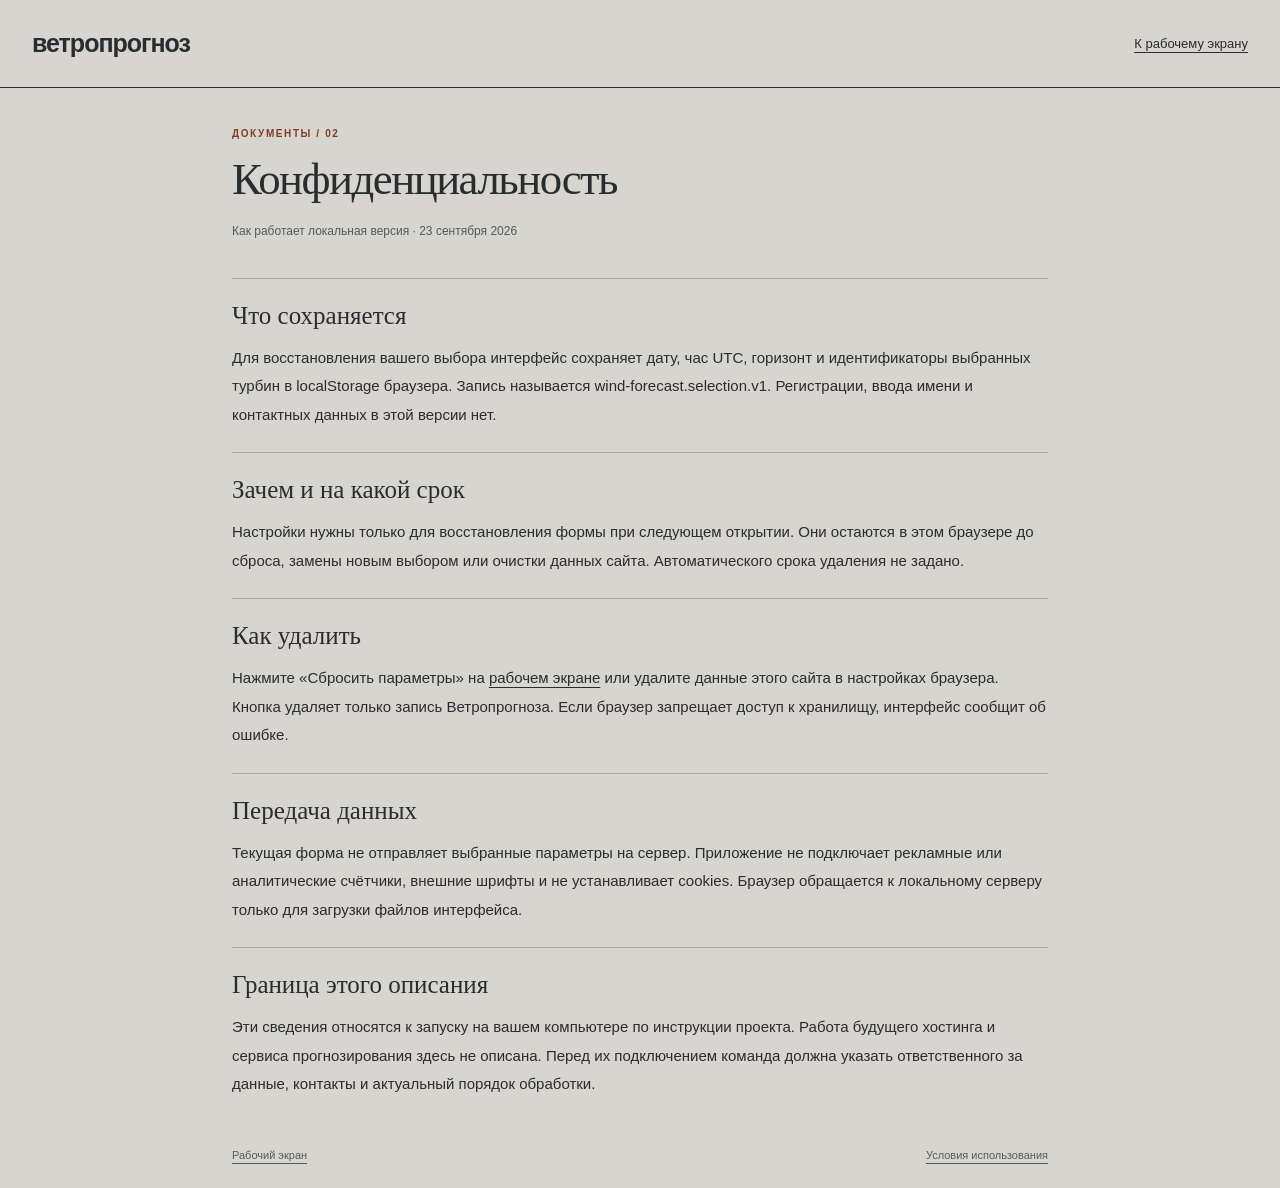
==== ui/privacy.html @ adf1e799 "feat(ui): revise visual design and add loading and site information" ====
<!doctype html>
<html lang="ru">
<head>
  <meta charset="UTF-8">
  <meta name="viewport" content="width=device-width, initial-scale=1">
  <title>Конфиденциальность · Ветропрогноз</title>
  <link rel="stylesheet" href="./styles.css">
</head>
<body>
  <a class="skip-link" href="#main">К содержимому</a>
  <header class="topbar"><a class="brand" href="./">ветропрогноз</a><a class="back-link" href="./">К рабочему экрану</a></header>
  <main id="main" class="document-page">
    <p class="eyebrow">ДОКУМЕНТЫ / 02</p>
    <h1>Конфиденциальность</h1>
    <p class="document-meta">Как работает локальная версия · 23 сентября 2026</p>
    <section><h2>Что сохраняется</h2><p>Для восстановления вашего выбора интерфейс сохраняет дату, час UTC, горизонт и идентификаторы выбранных турбин в localStorage браузера. Запись называется <code>wind-forecast.selection.v1</code>. Регистрации, ввода имени и контактных данных в этой версии нет.</p></section>
    <section><h2>Зачем и на какой срок</h2><p>Настройки нужны только для восстановления формы при следующем открытии. Они остаются в этом браузере до сброса, замены новым выбором или очистки данных сайта. Автоматического срока удаления не задано.</p></section>
    <section><h2>Как удалить</h2><p>Нажмите «Сбросить параметры» на <a href="./#forecast-form">рабочем экране</a> или удалите данные этого сайта в настройках браузера. Кнопка удаляет только запись Ветропрогноза. Если браузер запрещает доступ к хранилищу, интерфейс сообщит об ошибке.</p></section>
    <section><h2>Передача данных</h2><p>Текущая форма не отправляет выбранные параметры на сервер. Приложение не подключает рекламные или аналитические счётчики, внешние шрифты и не устанавливает cookies. Браузер обращается к локальному серверу только для загрузки файлов интерфейса.</p></section>
    <section><h2>Граница этого описания</h2><p>Эти сведения относятся к запуску на вашем компьютере по инструкции проекта. Работа будущего хостинга и сервиса прогнозирования здесь не описана. Перед их подключением команда должна указать ответственного за данные, контакты и актуальный порядок обработки.</p></section>
    <footer class="page-footer"><a href="./">Рабочий экран</a><a href="./terms.html">Условия использования</a></footer>
  </main>
</body>
</html>
---- ui/styles.css ----
:root {
  font-family: Arial, Helvetica, sans-serif;
  color: #282d2f;
  background: #d7d5cf;
  font-synthesis: none;
  --paper: #d7d5cf;
  --field: #e5e2db;
  --ink: #282d2f;
  --muted: #555b5b;
  --line: #a8aba5;
  --accent: #843d25;
}
* { box-sizing: border-box; }
body { margin: 0; }
a { color: inherit; text-underline-offset: 4px; }
button, input, select { border-radius: 0; font: inherit; }
[hidden] { display: none !important; }
:focus-visible { outline: 2px solid var(--accent); outline-offset: 4px; }
.skip-link { position: absolute; left: 16px; top: -80px; padding: 12px; background: var(--field); z-index: 5; }
.skip-link:focus { top: 12px; }
.topbar { min-height: 88px; display: flex; align-items: center; gap: 36px; padding: 20px max(32px, calc((100vw - 1280px) / 2)); border-bottom: 1px solid var(--ink); }
.brand { font-size: 25px; font-weight: 700; letter-spacing: -1px; text-decoration: none; }
.brand-caption { display: block; margin-top: 7px; color: var(--muted); font-size: 9px; font-weight: 400; letter-spacing: 1.6px; }
.workspace-label { font-size: 12px; color: var(--muted); }
.status { margin-left: auto; font-size: 11px; text-transform: uppercase; letter-spacing: 1px; white-space: nowrap; }
main { max-width: 1344px; margin: auto; padding: 40px 32px 0; }
.page-heading { display: flex; justify-content: space-between; align-items: flex-end; gap: 30px; margin-bottom: 30px; }
.eyebrow { margin: 0 0 15px; font-size: 10px; font-weight: 700; letter-spacing: 1.6px; color: var(--accent); }
h1 { font-family: Georgia, 'Times New Roman', serif; font-size: clamp(30px, 3.5vw, 46px); font-weight: 400; line-height: 1.15; letter-spacing: -1.5px; margin: 0; }
.lead { font-size: 14px; color: var(--muted); line-height: 1.7; margin: 14px 0 0; }
.period-tag { padding-bottom: 4px; }
.period-tag span { display: block; font-size: 9px; letter-spacing: 1.2px; color: var(--muted); margin-bottom: 8px; }
.period-tag strong { font-size: 13px; white-space: nowrap; font-weight: 400; }
.station-card { display: flex; min-height: 204px; margin-bottom: 36px; background: #303839; color: #e2dfd6; overflow: hidden; }
.station-description { flex: 1; padding: 27px 30px; }
.station-card .eyebrow { color: #c2c7c1; font-weight: 400; }
.station-card h2 { font-family: Georgia, 'Times New Roman', serif; font-size: 26px; font-weight: 400; margin: 0; }
.station-description > p:not(.eyebrow) { font-size: 12px; line-height: 1.6; margin: 10px 0 23px; color: #c2c7c1; }
.turbines { display: flex; gap: 32px; flex-wrap: wrap; }
.turbines > div { display: flex; gap: 12px; align-items: center; }
.turbine-number { color: #c2c7c1; font-size: 11px; padding-bottom: 15px; }
.turbines strong { display: block; font-size: 12px; font-weight: 400; margin-bottom: 6px; }
.turbines div div span { color: #c2c7c1; font-size: 11px; font-variant-numeric: tabular-nums; }
.station-art { position: relative; width: 32%; min-width: 220px; color: #c2c7c1; }
.station-art svg { position: absolute; inset: 0; width: 100%; height: 100%; }
.station-art > span { position: absolute; top: 20px; right: 23px; font-size: 9px; letter-spacing: 1px; }
.workspace-grid { display: grid; grid-template-columns: 350px minmax(0, 1fr); column-gap: 48px; }
.panel { min-width: 0; border-top: 2px solid var(--ink); }
.settings { padding: 22px 0 0; }
.section-heading { display: flex; align-items: baseline; gap: 13px; }
.step { color: var(--accent); font-size: 11px; font-variant-numeric: tabular-nums; }
.section-heading h2 { font-size: 17px; font-weight: 600; margin: 0; }
.section-description { font-size: 12px; color: var(--muted); line-height: 1.7; margin: 14px 0 24px; }
.field-label { display: block; font-size: 12px; font-weight: 600; margin-bottom: 10px; }
input[type='date'], select { display: block; width: 100%; min-height: 44px; border: 1px solid #7f8986; background: var(--field); color: var(--ink); padding: 10px 12px; font-size: 14px; }
input[aria-invalid='true'], select[aria-invalid='true'] { border-color: var(--accent); }
.hint { color: var(--muted); font-size: 11px; line-height: 1.7; margin: 8px 0 21px; }
fieldset { border: 0; padding: 0; margin: 0 0 21px; min-width: 0; }
.horizon-options { display: flex; gap: 20px; }
.horizon-options label { display: flex; align-items: flex-start; gap: 9px; flex: 1; padding: 10px 0; min-height: 44px; cursor: pointer; }
.horizon-options input { accent-color: var(--accent); margin: 2px 0 0; width: 16px; height: 16px; flex-shrink: 0; }
.horizon-options label > span { display: block; }
.horizon-options strong { display: block; font-size: 13px; font-weight: 400; margin-bottom: 6px; }
.horizon-options small { color: var(--muted); font-size: 11px; }
.horizon-options input:checked + span strong { font-weight: 700; }
.timezone-label { float: right; font-size: 11px; font-weight: 400; }
.turbine-options { display: flex; flex-wrap: wrap; gap: 20px; }
.turbine-options label { display: flex; align-items: center; gap: 9px; min-height: 44px; font-size: 13px; cursor: pointer; }
.turbine-options input { accent-color: var(--accent); width: 17px; height: 17px; margin: 0; }
.draft-controls { margin-bottom: 15px; border-top: 1px solid var(--line); padding-top: 12px; }
.draft-controls .hint { margin: 0 0 2px; min-height: 19px; }
.reset-button { border: 0; background: transparent; color: var(--accent); font-size: 12px; min-height: 44px; padding: 8px 0; cursor: pointer; text-decoration: underline; text-underline-offset: 4px; }
.run-button { width: 100%; min-height: 46px; border: 1px solid #7f8986; background: #babeb7; color: #3d4947; padding: 12px; font-size: 13px; font-weight: 600; }
.run-button:disabled { cursor: not-allowed; }
.connection-hint { margin: 10px 0 21px; }
.form-error { color: #7c2c17; font-size: 12px; line-height: 1.7; margin: 8px 0; }
.method-note { border-top: 1px solid var(--line); padding-top: 17px; }
.method-note strong { font-size: 12px; font-weight: 600; }
.method-note p { color: var(--muted); font-size: 12px; line-height: 1.7; margin: 7px 0 0; }
.results { display: flex; flex-direction: column; }
.results-heading { display: flex; justify-content: space-between; align-items: baseline; flex-wrap: wrap; gap: 12px; padding: 22px 0; border-bottom: 1px solid var(--line); }
.neutral-tag { font-size: 11px; color: var(--muted); }
.selection-preview { padding: 22px 0 24px; border-bottom: 1px solid var(--line); min-height: 166px; }
.selection-preview h3 { font-size: 12px; font-weight: 600; margin: 0 0 18px; }
.selection-preview dl { display: grid; grid-template-columns: 1fr 1fr; gap: 18px 32px; margin: 0; }
.selection-preview dt { color: var(--muted); font-size: 11px; margin-bottom: 6px; }
.selection-preview dd { font-size: 13px; margin: 0; line-height: 1.6; overflow-wrap: anywhere; }
.selection-preview > p { color: var(--muted); font-size: 12px; line-height: 1.7; margin: 0; }
.visually-hidden { position: absolute; width: 1px; height: 1px; padding: 0; margin: -1px; overflow: hidden; clip-path: inset(50%); white-space: nowrap; border: 0; }
.skeleton > div { display: grid; grid-template-columns: 1fr 1fr; gap: 22px 32px; padding: 2px 0; }
.skeleton span:not(.visually-hidden) { display: block; background: #b8bdb6; height: 24px; width: 78%; }
.empty-state { flex: 1; padding: 70px 0 45px; min-height: 290px; }
.empty-state .empty-index { font-size: 10px; letter-spacing: 1.3px; color: var(--accent); margin: 0 0 20px; }
.empty-state h3 { font-family: Georgia, 'Times New Roman', serif; font-size: clamp(24px, 2.4vw, 32px); font-weight: 400; line-height: 1.25; margin: 0 0 16px; }
.empty-state p { max-width: 420px; font-size: 14px; line-height: 1.8; color: var(--muted); margin: 0; }
.empty-caption { display: block; margin-top: 26px; color: var(--muted); font-size: 12px; line-height: 1.7; }
.result-footer { border-top: 1px solid var(--line); padding: 17px 0; font-size: 11px; color: var(--muted); }
.process { margin-top: 40px; border-top: 2px solid var(--ink); border-bottom: 1px solid var(--line); padding: 24px 0 26px; display: flex; gap: 40px; }
.process-intro { flex: 0 0 240px; }
.process .eyebrow { font-size: 9px; margin-bottom: 12px; }
.process h2 { font-family: Georgia, 'Times New Roman', serif; font-size: 24px; font-weight: 400; margin: 0; }
.process-intro > p:last-child { color: var(--muted); font-size: 11px; line-height: 1.6; margin: 10px 0 0; }
.process ol { list-style: none; padding: 0; margin: 0; flex: 1; }
.process li { display: grid; grid-template-columns: 28px 170px 1fr; gap: 10px; padding: 9px 0; font-size: 12px; }
.process li > span { color: var(--accent); font-variant-numeric: tabular-nums; }
.process li strong { font-weight: 400; }
.process li small { color: var(--muted); font-size: 12px; }
.page-footer { display: flex; justify-content: space-between; flex-wrap: wrap; gap: 16px; font-size: 11px; color: var(--muted); padding: 24px 0; line-height: 1.7; }
.page-footer > span { letter-spacing: 1px; font-size: 9px; }
.page-footer nav { display: flex; flex-wrap: wrap; gap: 24px; }
.back-link { margin-left: auto; font-size: 13px; }
.document-page { max-width: 880px; }
.document-meta { color: var(--muted); font-size: 12px; margin: 18px 0 40px; }
.document-page section { padding: 23px 0; border-top: 1px solid var(--line); }
.document-page h2 { font-family: Georgia, 'Times New Roman', serif; font-size: 25px; font-weight: 400; margin: 0 0 14px; }
.document-page section p { font-size: 15px; line-height: 1.9; margin: 0; }
.document-page code { font-family: inherit; overflow-wrap: anywhere; }
@media (max-width: 1050px) {
  .workspace-label { display: none; }
  .workspace-grid { grid-template-columns: 310px minmax(0, 1fr); gap: 32px; }
  .station-art { min-width: 180px; }
  .turbines { gap: 20px; }
  .process { flex-direction: column; gap: 18px; }
  .process-intro { flex-basis: auto; }
}
@media (max-width: 760px) {
  .topbar { padding: 18px 20px; gap: 16px; }
  .brand { font-size: 22px; }
  .brand-caption { font-size: 8px; letter-spacing: 1px; }
  .status { max-width: 120px; white-space: normal; line-height: 1.6; font-size: 9px; }
  main { padding: 28px 20px 0; }
  .page-heading { flex-direction: column; align-items: flex-start; gap: 22px; }
  .station-description { padding: 25px 22px; }
  .station-art { display: none; }
  .workspace-grid { grid-template-columns: 1fr; row-gap: 34px; }
  .empty-state { min-height: 250px; padding-top: 44px; }
  .process li { grid-template-columns: 22px 1fr; row-gap: 6px; }
  .process li small { grid-column: 2; }
  .page-footer { flex-direction: column; }
  .page-footer nav { gap: 16px; }
  .back-link { font-size: 11px; }
  .document-page section p { font-size: 14px; }
}
@media (prefers-reduced-motion: reduce) { html { scroll-behavior: auto; } }
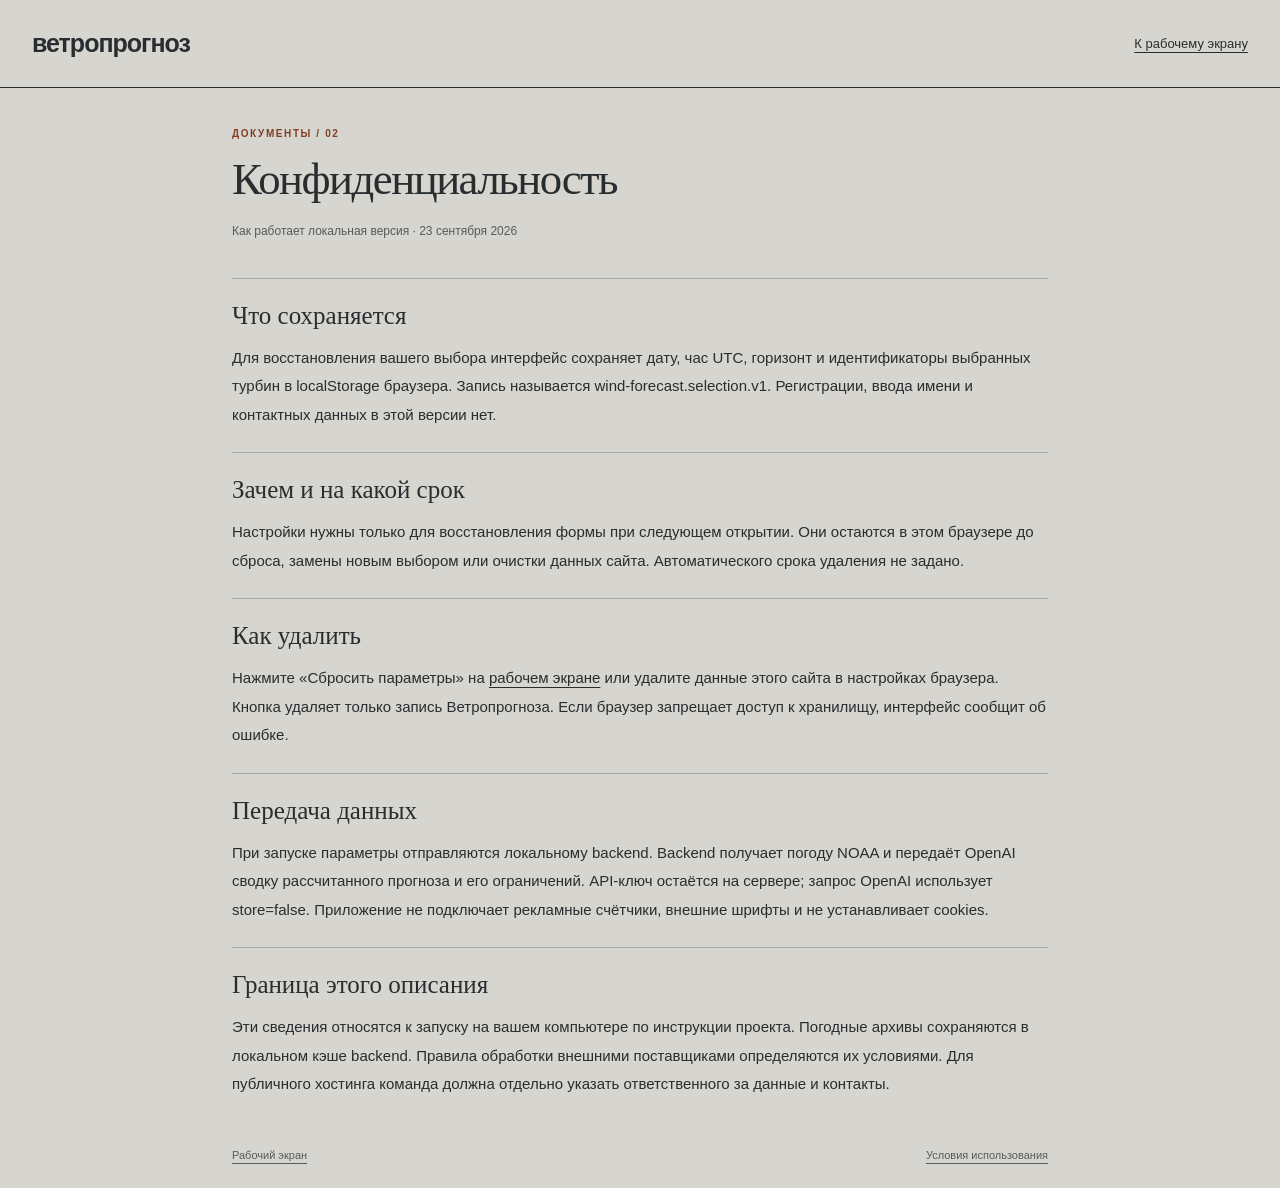
==== commit 3ecef286: "Подключить UI к агентному циклу и рассчитать февраль по NOAA" ====
--- a/ui/privacy.html
+++ b/ui/privacy.html
@@ -16,8 +16,8 @@
     <section><h2>Что сохраняется</h2><p>Для восстановления вашего выбора интерфейс сохраняет дату, час UTC, горизонт и идентификаторы выбранных турбин в localStorage браузера. Запись называется <code>wind-forecast.selection.v1</code>. Регистрации, ввода имени и контактных данных в этой версии нет.</p></section>
     <section><h2>Зачем и на какой срок</h2><p>Настройки нужны только для восстановления формы при следующем открытии. Они остаются в этом браузере до сброса, замены новым выбором или очистки данных сайта. Автоматического срока удаления не задано.</p></section>
     <section><h2>Как удалить</h2><p>Нажмите «Сбросить параметры» на <a href="./#forecast-form">рабочем экране</a> или удалите данные этого сайта в настройках браузера. Кнопка удаляет только запись Ветропрогноза. Если браузер запрещает доступ к хранилищу, интерфейс сообщит об ошибке.</p></section>
-    <section><h2>Передача данных</h2><p>Текущая форма не отправляет выбранные параметры на сервер. Приложение не подключает рекламные или аналитические счётчики, внешние шрифты и не устанавливает cookies. Браузер обращается к локальному серверу только для загрузки файлов интерфейса.</p></section>
-    <section><h2>Граница этого описания</h2><p>Эти сведения относятся к запуску на вашем компьютере по инструкции проекта. Работа будущего хостинга и сервиса прогнозирования здесь не описана. Перед их подключением команда должна указать ответственного за данные, контакты и актуальный порядок обработки.</p></section>
+    <section><h2>Передача данных</h2><p>При запуске параметры отправляются локальному backend. Backend получает погоду NOAA и передаёт OpenAI сводку рассчитанного прогноза и его ограничений. API-ключ остаётся на сервере; запрос OpenAI использует store=false. Приложение не подключает рекламные счётчики, внешние шрифты и не устанавливает cookies.</p></section>
+    <section><h2>Граница этого описания</h2><p>Эти сведения относятся к запуску на вашем компьютере по инструкции проекта. Погодные архивы сохраняются в локальном кэше backend. Правила обработки внешними поставщиками определяются их условиями. Для публичного хостинга команда должна отдельно указать ответственного за данные и контакты.</p></section>
     <footer class="page-footer"><a href="./">Рабочий экран</a><a href="./terms.html">Условия использования</a></footer>
   </main>
 </body>
--- a/ui/styles.css
+++ b/ui/styles.css
@@ -11,6 +11,14 @@
   --accent: #843d25;
 }
 * { box-sizing: border-box; }
+.power-chart { width: 100%; min-width: 260px; }
+.power-chart text { fill: var(--muted); font-size: 12px; }
+.table-scroll { overflow-x: auto; max-height: 450px; }
+#forecast-output table { border-collapse: collapse; font-size: 12px; width: 100%; }
+#forecast-output th, #forecast-output td { padding: 8px; border-bottom: 1px solid var(--line); text-align: left; white-space: nowrap; }
+#forecast-output p, #forecast-output li, #run-status { font-size: 13px; line-height: 1.6; }
+#forecast-output details { margin: 18px 0; }
+#refresh-weather { margin-top: 12px; }
 body { margin: 0; }
 a { color: inherit; text-underline-offset: 4px; }
 button, input, select { border-radius: 0; font: inherit; }
@@ -44,6 +52,23 @@
 .station-art { position: relative; width: 32%; min-width: 220px; color: #c2c7c1; }
 .station-art svg { position: absolute; inset: 0; width: 100%; height: 100%; }
 .station-art > span { position: absolute; top: 20px; right: 23px; font-size: 9px; letter-spacing: 1px; }
+/* Keep rotor placement on the parent; rotate around the local hub, never its bounding box. */
+.station-art .turbine-spin { transform-box: view-box; transform-origin: 0 0; }
+@media (prefers-reduced-motion: no-preference) {
+  .station-art .turbine-spin { animation: turbine-turn 14s linear infinite; }
+  .station-art .turbine-spin-small { animation-duration: 11s; }
+  .station-art .wind-flow { animation: wind-drift 5s linear infinite; }
+  .station-art .wind-flow-late { animation-delay: -2.5s; animation-duration: 6s; }
+}
+@keyframes turbine-turn {
+  from { transform: rotate(0deg); }
+  to { transform: rotate(360deg); }
+}
+@keyframes wind-drift {
+  0% { transform: translateX(-26px); opacity: 0; }
+  20%, 70% { opacity: 1; }
+  100% { transform: translateX(26px); opacity: 0; }
+}
 .workspace-grid { display: grid; grid-template-columns: 350px minmax(0, 1fr); column-gap: 48px; }
 .panel { min-width: 0; border-top: 2px solid var(--ink); }
 .settings { padding: 22px 0 0; }
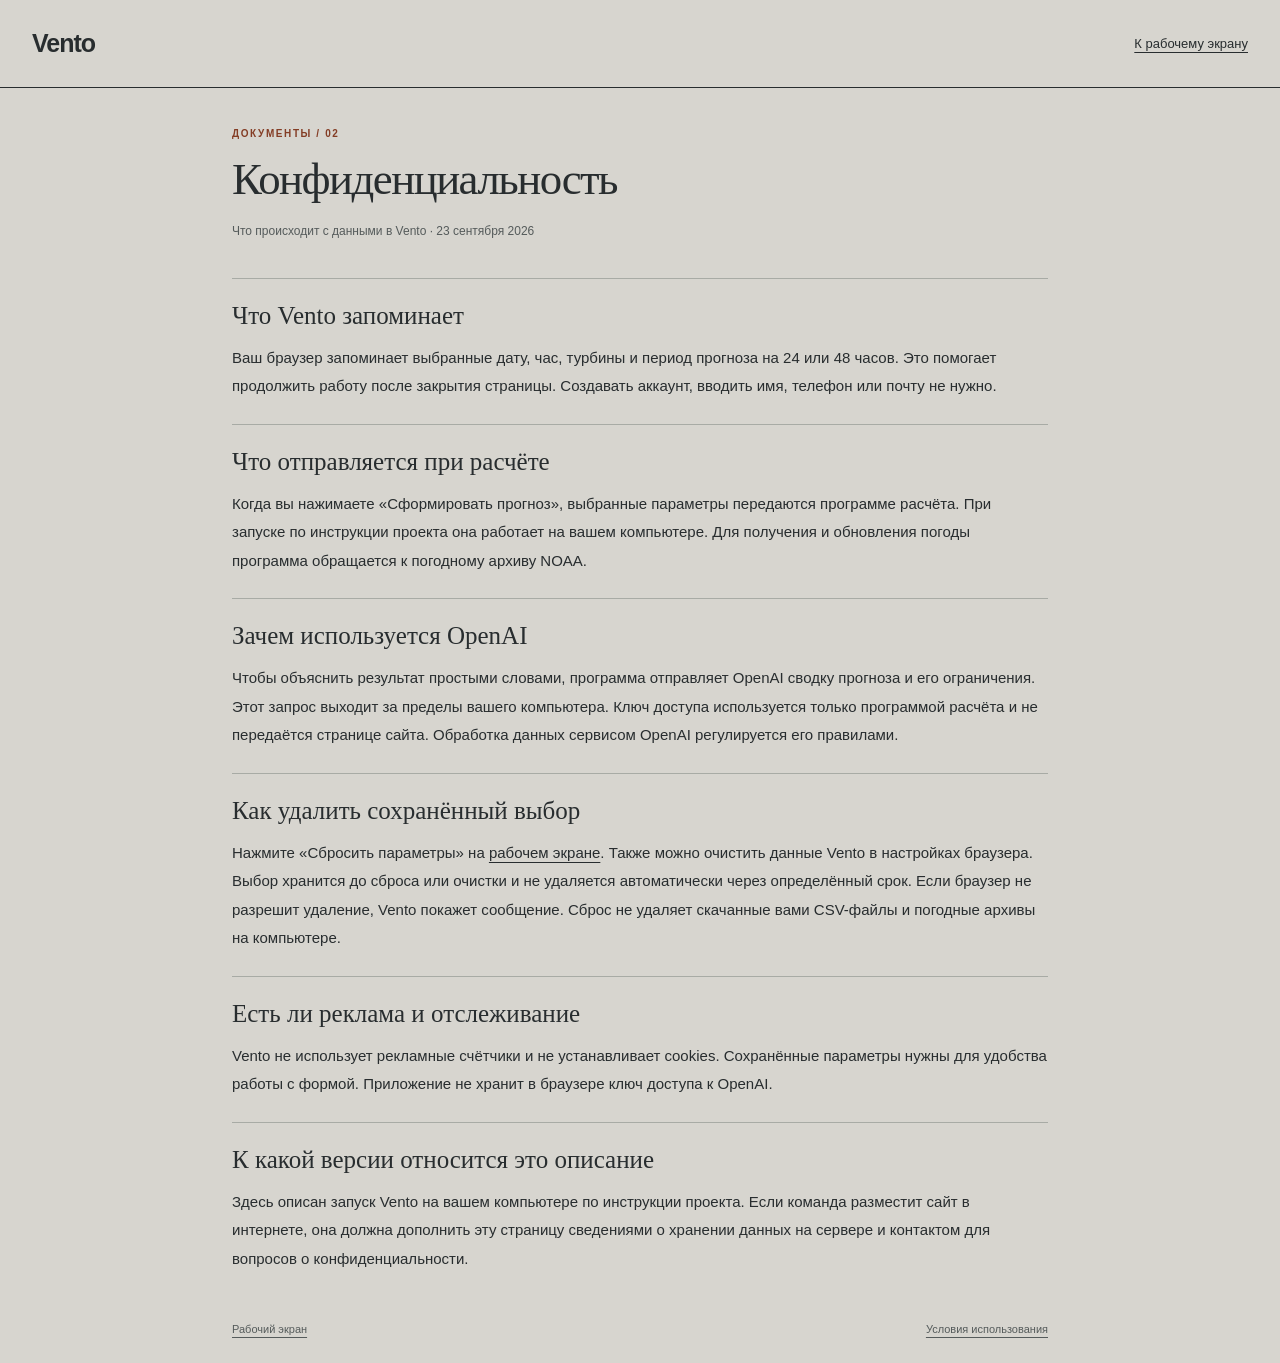
==== commit e031b542: "feat(ui): brand Vento and improve forecast chart readability" ====
--- a/ui/privacy.html
+++ b/ui/privacy.html
@@ -3,21 +3,22 @@
 <head>
   <meta charset="UTF-8">
   <meta name="viewport" content="width=device-width, initial-scale=1">
-  <title>Конфиденциальность · Ветропрогноз</title>
+  <title>Конфиденциальность · Vento</title>
   <link rel="stylesheet" href="./styles.css">
 </head>
 <body>
   <a class="skip-link" href="#main">К содержимому</a>
-  <header class="topbar"><a class="brand" href="./">ветропрогноз</a><a class="back-link" href="./">К рабочему экрану</a></header>
+  <header class="topbar"><a class="brand" href="./">Vento</a><a class="back-link" href="./">К рабочему экрану</a></header>
   <main id="main" class="document-page">
     <p class="eyebrow">ДОКУМЕНТЫ / 02</p>
     <h1>Конфиденциальность</h1>
-    <p class="document-meta">Как работает локальная версия · 23 сентября 2026</p>
-    <section><h2>Что сохраняется</h2><p>Для восстановления вашего выбора интерфейс сохраняет дату, час UTC, горизонт и идентификаторы выбранных турбин в localStorage браузера. Запись называется <code>wind-forecast.selection.v1</code>. Регистрации, ввода имени и контактных данных в этой версии нет.</p></section>
-    <section><h2>Зачем и на какой срок</h2><p>Настройки нужны только для восстановления формы при следующем открытии. Они остаются в этом браузере до сброса, замены новым выбором или очистки данных сайта. Автоматического срока удаления не задано.</p></section>
-    <section><h2>Как удалить</h2><p>Нажмите «Сбросить параметры» на <a href="./#forecast-form">рабочем экране</a> или удалите данные этого сайта в настройках браузера. Кнопка удаляет только запись Ветропрогноза. Если браузер запрещает доступ к хранилищу, интерфейс сообщит об ошибке.</p></section>
-    <section><h2>Передача данных</h2><p>При запуске параметры отправляются локальному backend. Backend получает погоду NOAA и передаёт OpenAI сводку рассчитанного прогноза и его ограничений. API-ключ остаётся на сервере; запрос OpenAI использует store=false. Приложение не подключает рекламные счётчики, внешние шрифты и не устанавливает cookies.</p></section>
-    <section><h2>Граница этого описания</h2><p>Эти сведения относятся к запуску на вашем компьютере по инструкции проекта. Погодные архивы сохраняются в локальном кэше backend. Правила обработки внешними поставщиками определяются их условиями. Для публичного хостинга команда должна отдельно указать ответственного за данные и контакты.</p></section>
+    <p class="document-meta">Что происходит с данными в Vento · 23 сентября 2026</p>
+    <section><h2>Что Vento запоминает</h2><p>Ваш браузер запоминает выбранные дату, час, турбины и период прогноза на 24 или 48 часов. Это помогает продолжить работу после закрытия страницы. Создавать аккаунт, вводить имя, телефон или почту не нужно.</p></section>
+    <section><h2>Что отправляется при расчёте</h2><p>Когда вы нажимаете «Сформировать прогноз», выбранные параметры передаются программе расчёта. При запуске по инструкции проекта она работает на вашем компьютере. Для получения и обновления погоды программа обращается к погодному архиву NOAA.</p></section>
+    <section><h2>Зачем используется OpenAI</h2><p>Чтобы объяснить результат простыми словами, программа отправляет OpenAI сводку прогноза и его ограничения. Этот запрос выходит за пределы вашего компьютера. Ключ доступа используется только программой расчёта и не передаётся странице сайта. Обработка данных сервисом OpenAI регулируется его правилами.</p></section>
+    <section><h2>Как удалить сохранённый выбор</h2><p>Нажмите «Сбросить параметры» на <a href="./#forecast-form">рабочем экране</a>. Также можно очистить данные Vento в настройках браузера. Выбор хранится до сброса или очистки и не удаляется автоматически через определённый срок. Если браузер не разрешит удаление, Vento покажет сообщение. Сброс не удаляет скачанные вами CSV-файлы и погодные архивы на компьютере.</p></section>
+    <section><h2>Есть ли реклама и отслеживание</h2><p>Vento не использует рекламные счётчики и не устанавливает cookies. Сохранённые параметры нужны для удобства работы с формой. Приложение не хранит в браузере ключ доступа к OpenAI.</p></section>
+    <section><h2>К какой версии относится это описание</h2><p>Здесь описан запуск Vento на вашем компьютере по инструкции проекта. Если команда разместит сайт в интернете, она должна дополнить эту страницу сведениями о хранении данных на сервере и контактом для вопросов о конфиденциальности.</p></section>
     <footer class="page-footer"><a href="./">Рабочий экран</a><a href="./terms.html">Условия использования</a></footer>
   </main>
 </body>
--- a/ui/styles.css
+++ b/ui/styles.css
@@ -11,7 +11,7 @@
   --accent: #843d25;
 }
 * { box-sizing: border-box; }
-.power-chart { width: 100%; min-width: 260px; }
+.power-chart { display: block; width: 100%; min-width: 260px; background: #fff; border: 1px solid #b8bec4; }
 .power-chart text { fill: var(--muted); font-size: 12px; }
 .table-scroll { overflow-x: auto; max-height: 450px; }
 #forecast-output table { border-collapse: collapse; font-size: 12px; width: 100%; }
